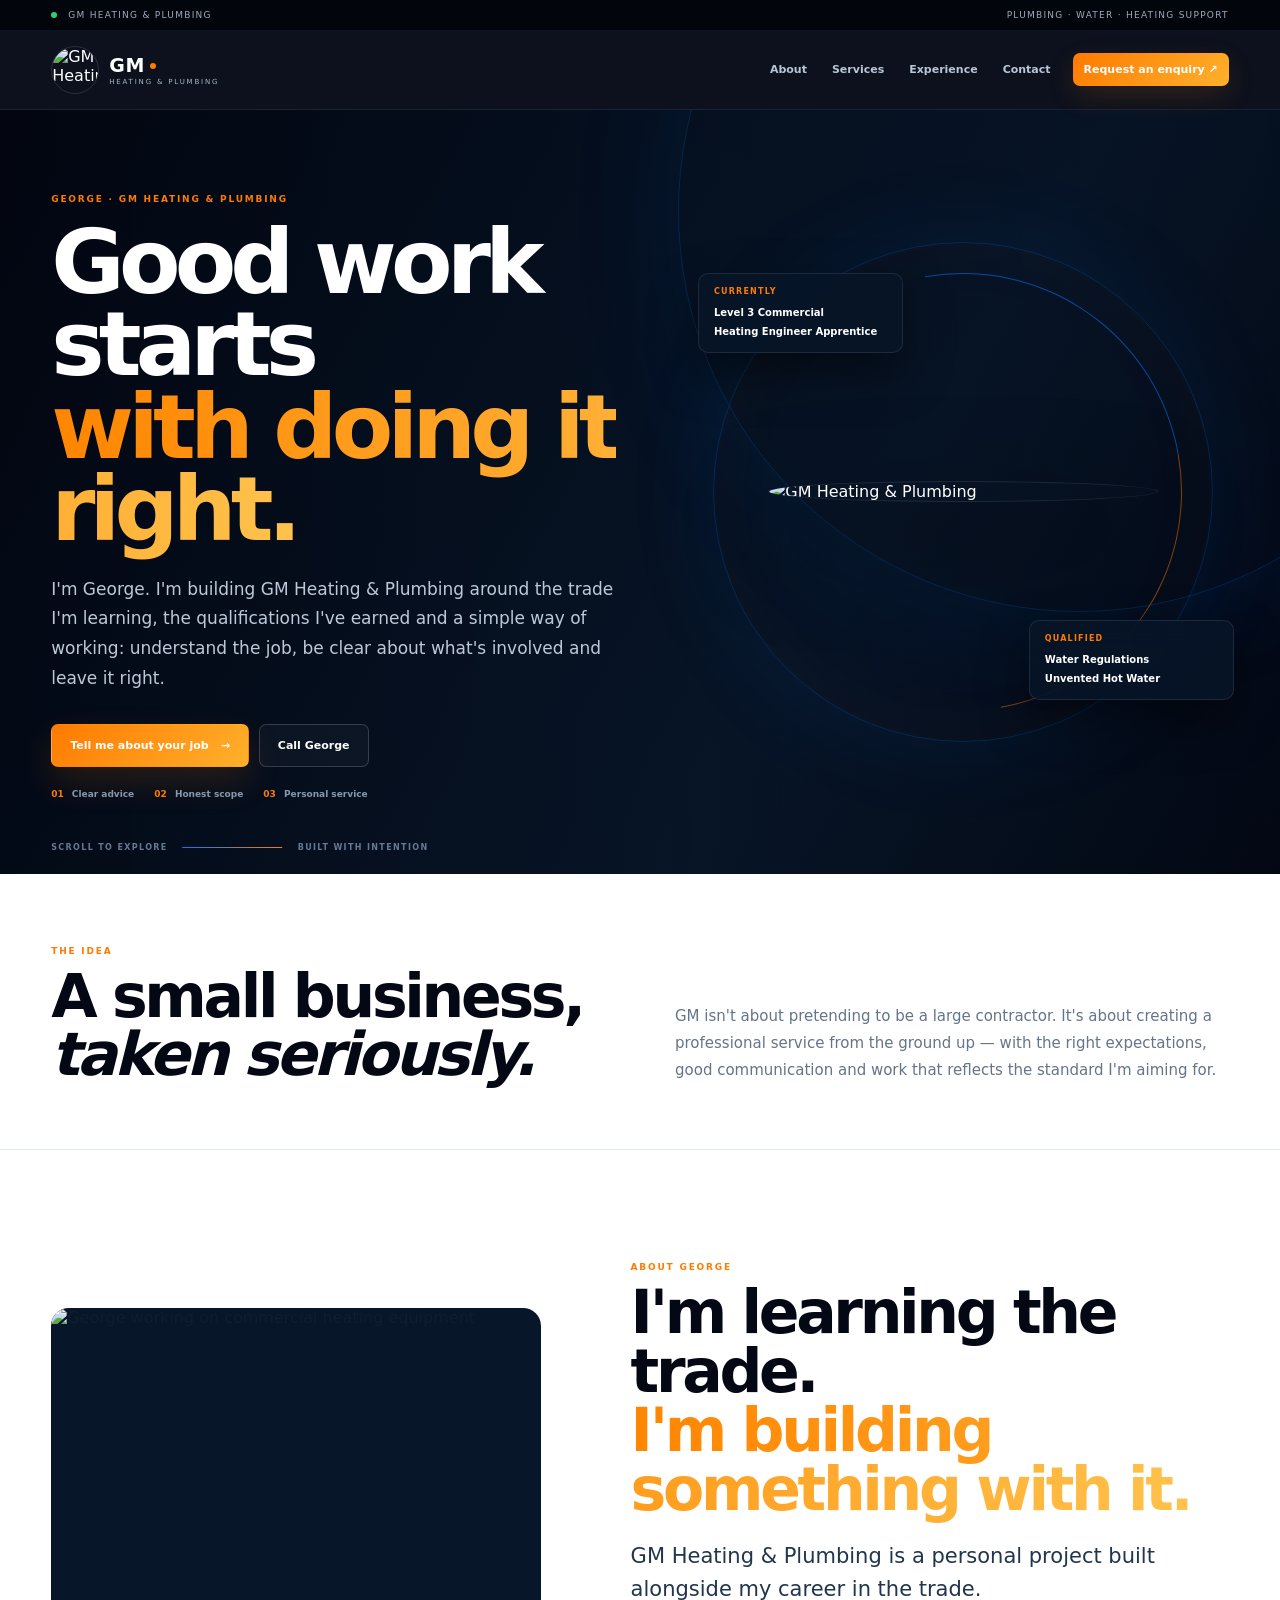
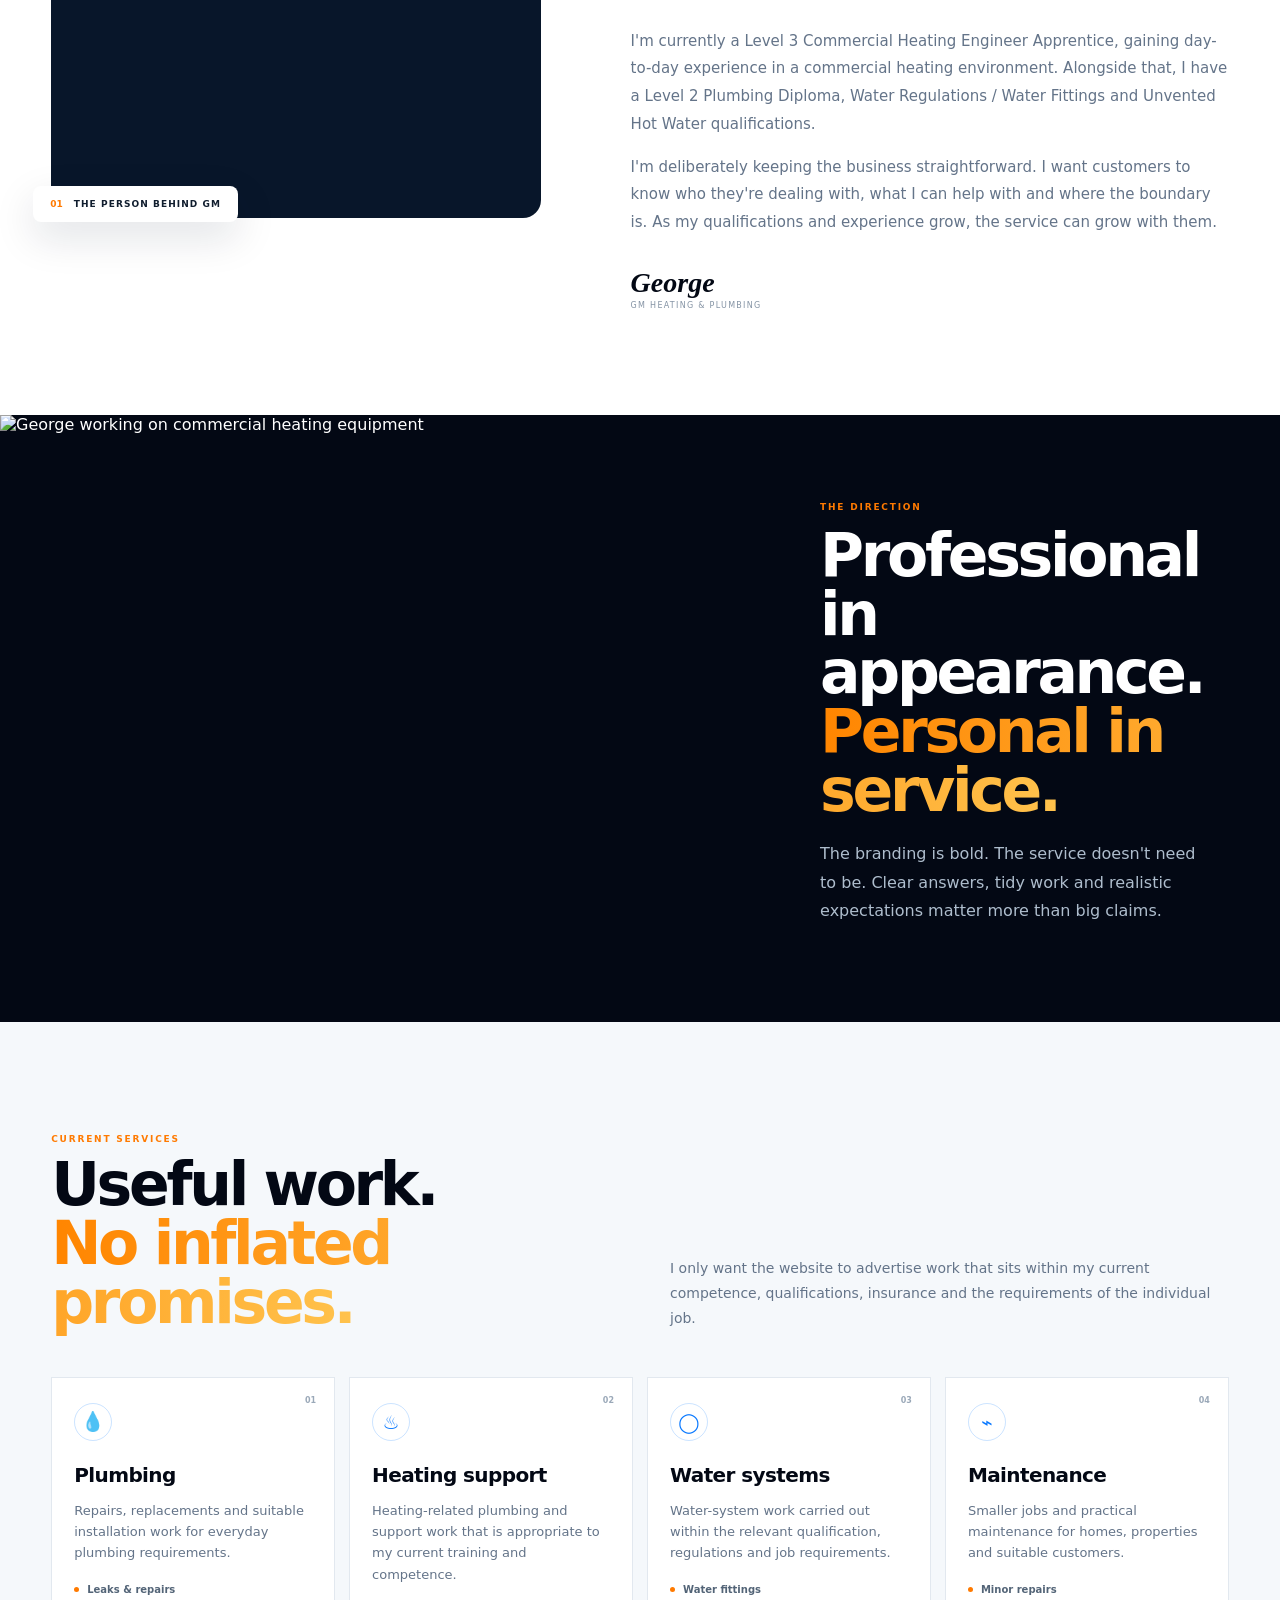
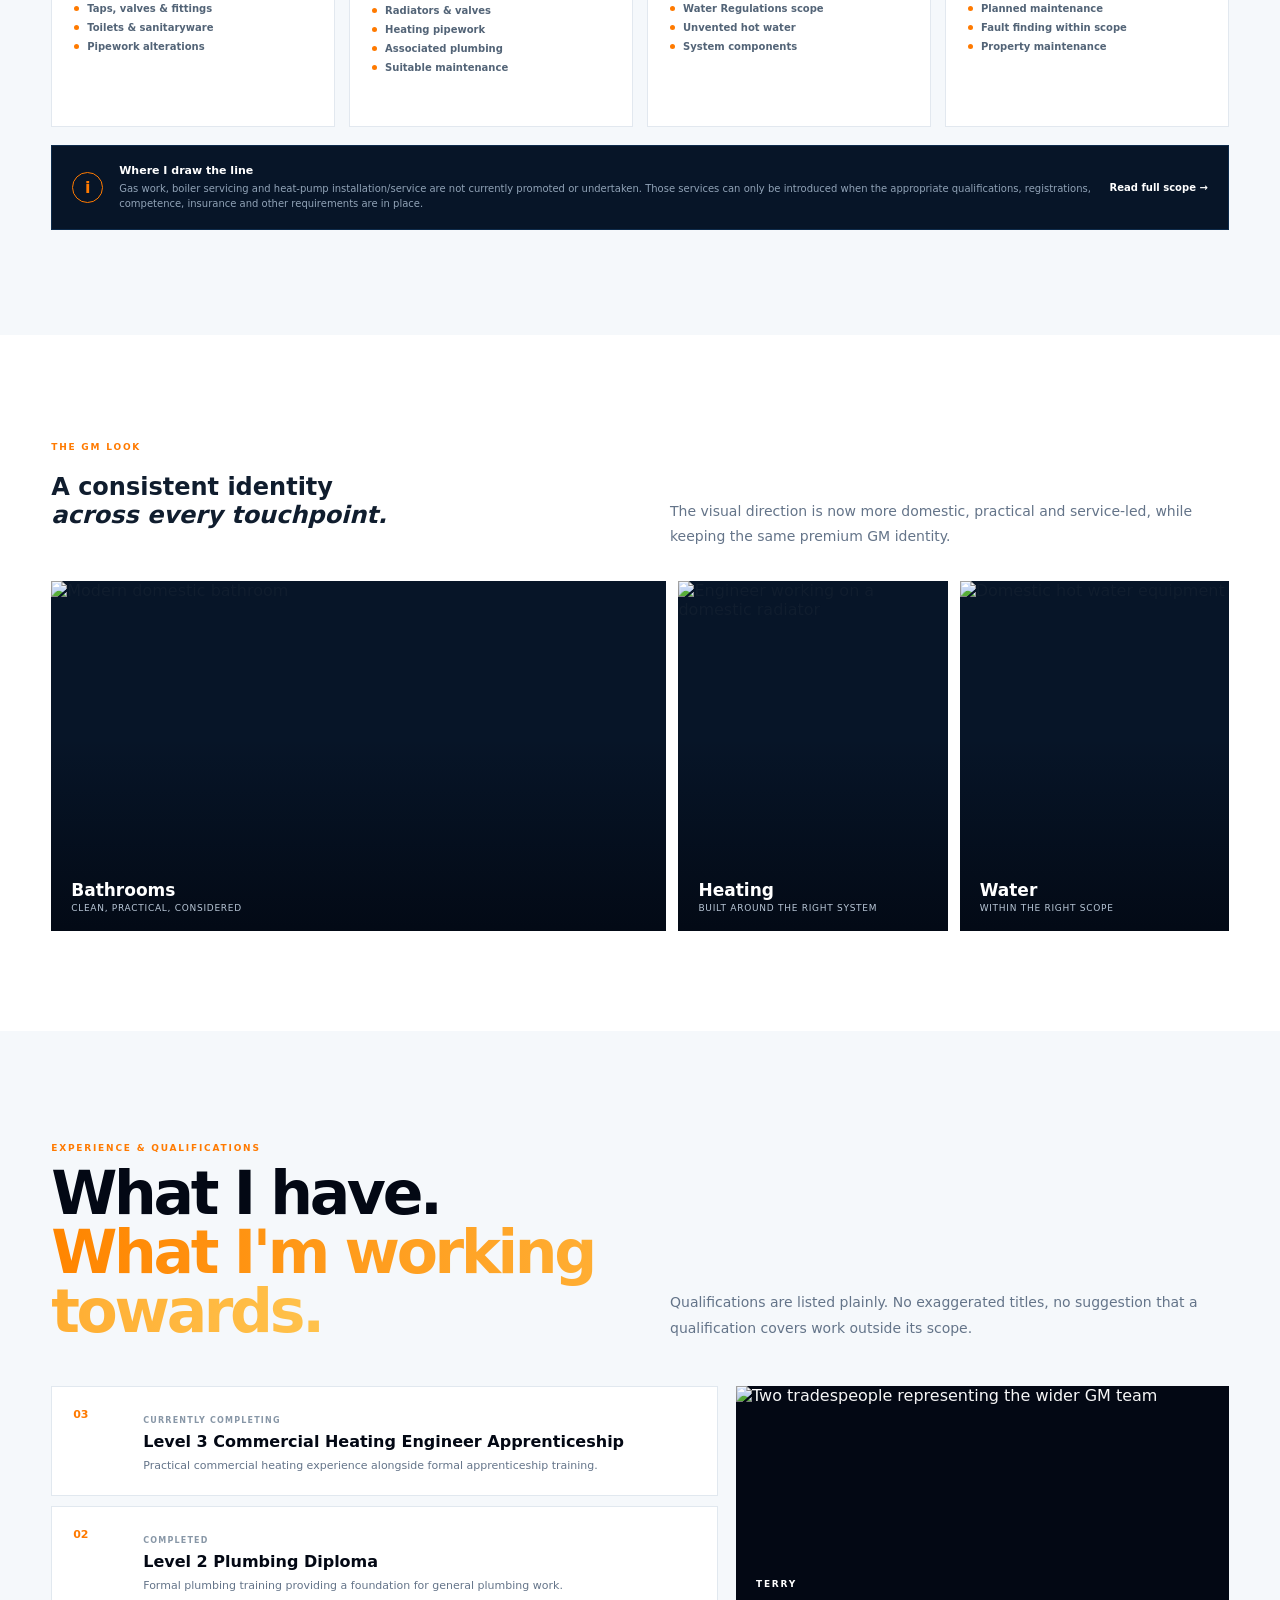
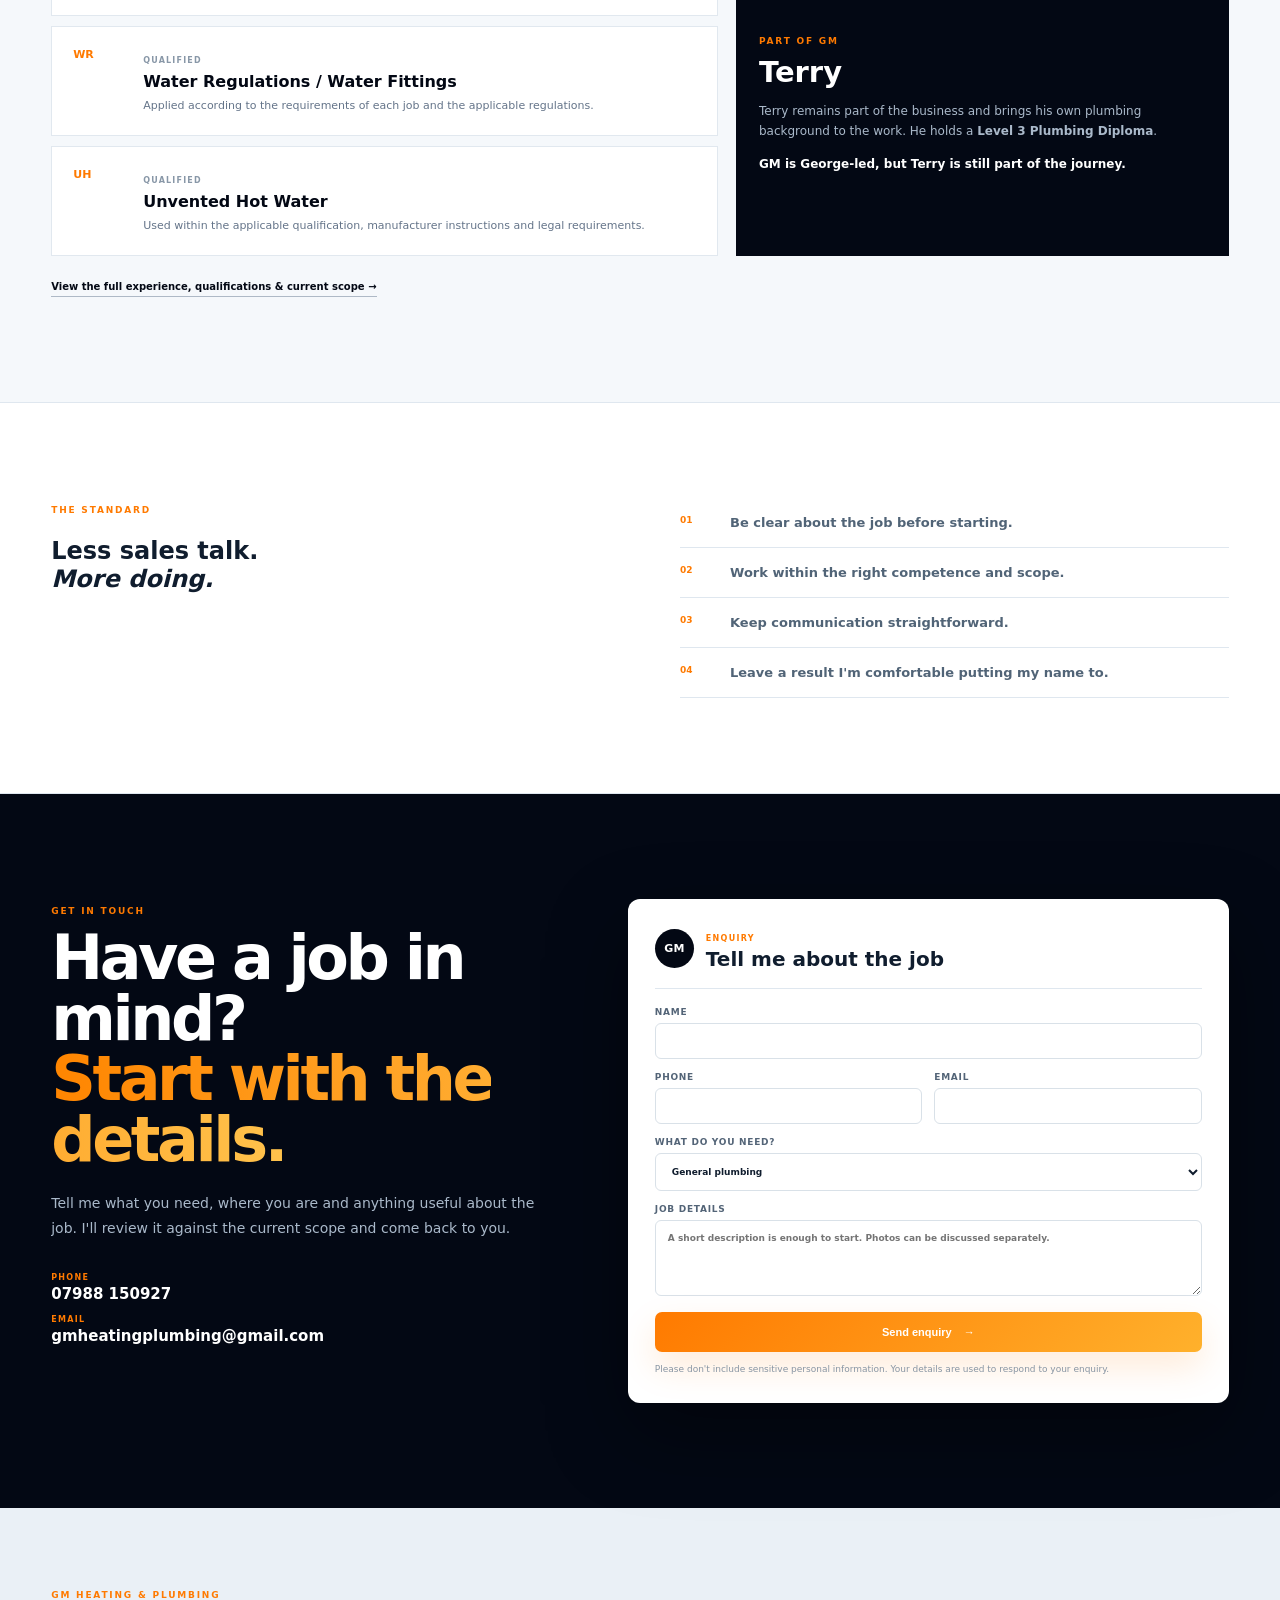
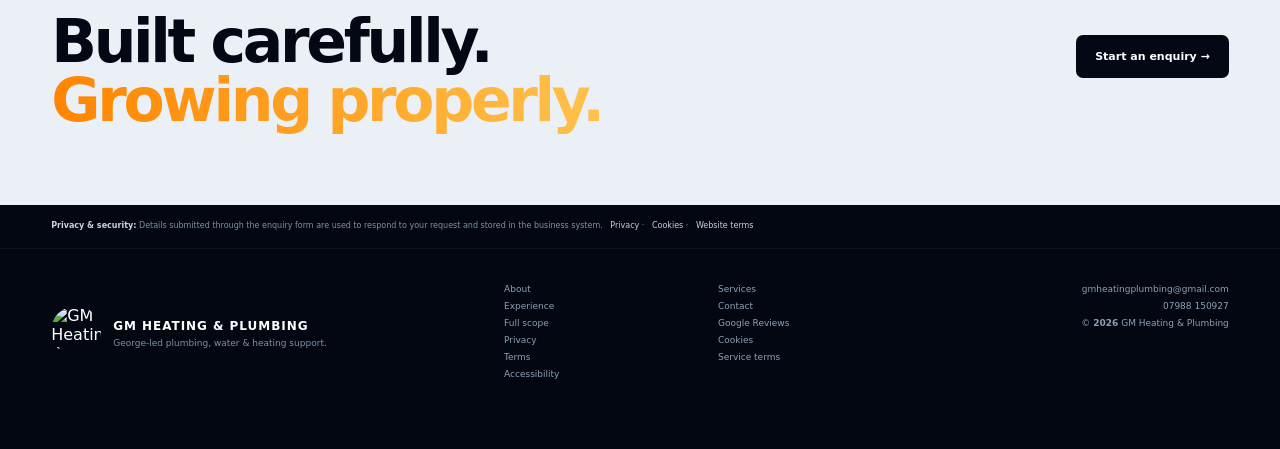
==== index.html @ a2dda2a4 "Add files via upload" ====
<!doctype html>
<html lang="en-GB">
<head>
<meta charset="utf-8">
<meta name="viewport" content="width=device-width,initial-scale=1">
<meta name="theme-color" content="#030814">
<meta name="description" content="GM Heating & Plumbing — George-led plumbing, water and heating support, with a straightforward approach to quality, communication and doing work within the right scope.">
<meta name="robots" content="index,follow">
<meta name="application-name" content="GM Heating & Plumbing">
<title>GM Heating & Plumbing | George</title>
<link rel="icon" href="favicon.svg" type="image/svg+xml">
<link rel="stylesheet" href="styles.css?v=64">
</head>
<body>
<a class="skip" href="#main">Skip to content</a>
<div class="announcement"><div class="wrap announcement-inner"><span><i></i> GM Heating & Plumbing</span><span>Plumbing · Water · Heating Support</span></div></div>
<header class="site-header">
  <div class="wrap nav">
    <a class="brand" href="#home" aria-label="GM Heating and Plumbing home">
      <img src="assets/brand/gm-logo-reference.jpg" alt="GM Heating & Plumbing logo" class="brand-mark">
      <span><strong>GM</strong><small>HEATING &amp; PLUMBING</small></span>
    </a>
    <button class="hamb" aria-label="Open navigation" aria-expanded="false">☰</button>
    <nav>
      <a href="#about">About</a>
      <a href="#services">Services</a>
      <a href="#experience">Experience</a>
      <a href="#contact" class="js-contact-link">Contact</a>
      <a href="#contact" class="nav-cta js-contact-link">Request an enquiry <b>↗</b></a>
    </nav>
  </div>
</header>
<main id="main">
<section id="home" class="hero">
  <div class="hero-media" aria-hidden="true"></div>
  <div class="wrap hero-inner">
    <div class="hero-copy">
      <p class="overline">GEORGE · GM HEATING &amp; PLUMBING</p>
      <h1>Good work starts<br><em>with doing it right.</em></h1>
      <p class="hero-intro">I'm George. I'm building GM Heating &amp; Plumbing around the trade I'm learning, the qualifications I've earned and a simple way of working: understand the job, be clear about what's involved and leave it right.</p>
      <div class="hero-actions"><a class="button button-orange" href="#contact">Tell me about your job <span>→</span></a><a class="button button-outline" href="tel:07988150927">Call George</a></div>
      <div class="hero-meta"><span><b>01</b> Clear advice</span><span><b>02</b> Honest scope</span><span><b>03</b> Personal service</span></div>
    </div>
    <div class="hero-art">
      <div class="hero-ring"></div>
      <img src="assets/brand/gm-logo-reference.jpg" alt="GM Heating & Plumbing" class="hero-logo">
      <div class="hero-card hero-card-a"><small>CURRENTLY</small><strong>Level 3 Commercial<br>Heating Engineer Apprentice</strong></div>
      <div class="hero-card hero-card-b"><small>QUALIFIED</small><strong>Water Regulations<br>Unvented Hot Water</strong></div>
    </div>
  </div>
  <div class="wrap hero-foot"><span>SCROLL TO EXPLORE</span><span class="line"></span><span>BUILT WITH INTENTION</span></div>
</section>

<section class="intro-band"><div class="wrap intro-band-grid"><div><span class="label">THE IDEA</span><h2>A small business, <em>taken seriously.</em></h2></div><p>GM isn't about pretending to be a large contractor. It's about creating a professional service from the ground up — with the right expectations, good communication and work that reflects the standard I'm aiming for.</p></div></section>

<section id="about" class="section about">
 <div class="wrap split">
  <div class="image-stack">
    <div class="image-main"><img src="assets/photos/george-commercial.jpg" alt="George working on commercial heating equipment"></div>
    <div class="image-tag"><span>01</span><strong>THE PERSON BEHIND GM</strong></div>
  </div>
  <div class="copy">
    <span class="label">ABOUT GEORGE</span>
    <h2>I'm learning the trade.<br><em>I'm building something with it.</em></h2>
    <p class="lead">GM Heating &amp; Plumbing is a personal project built alongside my career in the trade.</p>
    <p>I'm currently a Level 3 Commercial Heating Engineer Apprentice, gaining day-to-day experience in a commercial heating environment. Alongside that, I have a Level 2 Plumbing Diploma, Water Regulations / Water Fittings and Unvented Hot Water qualifications.</p>
    <p>I'm deliberately keeping the business straightforward. I want customers to know who they're dealing with, what I can help with and where the boundary is. As my qualifications and experience grow, the service can grow with them.</p>
    <div class="signature"><strong>George</strong><span>GM Heating &amp; Plumbing</span></div>
  </div>
 </div>
</section>

<section class="visual-break"><div class="visual-break-image"><img src="assets/photos/george-commercial.jpg" alt="George working on commercial heating equipment"></div><div class="visual-break-copy"><span class="label">THE DIRECTION</span><h2>Professional in appearance.<br><em>Personal in service.</em></h2><p>The branding is bold. The service doesn't need to be. Clear answers, tidy work and realistic expectations matter more than big claims.</p></div></section>

<section id="services" class="section services"><div class="wrap">
 <div class="section-heading"><div><span class="label">CURRENT SERVICES</span><h2>Useful work.<br><em>No inflated promises.</em></h2></div><p>I only want the website to advertise work that sits within my current competence, qualifications, insurance and the requirements of the individual job.</p></div>
 <div class="service-grid">
  <article><span class="service-no">01</span><div class="service-icon">💧</div><h3>Plumbing</h3><p>Repairs, replacements and suitable installation work for everyday plumbing requirements.</p><ul><li>Leaks &amp; repairs</li><li>Taps, valves &amp; fittings</li><li>Toilets &amp; sanitaryware</li><li>Pipework alterations</li></ul></article>
  <article><span class="service-no">02</span><div class="service-icon">♨</div><h3>Heating support</h3><p>Heating-related plumbing and support work that is appropriate to my current training and competence.</p><ul><li>Radiators &amp; valves</li><li>Heating pipework</li><li>Associated plumbing</li><li>Suitable maintenance</li></ul></article>
  <article><span class="service-no">03</span><div class="service-icon">◯</div><h3>Water systems</h3><p>Water-system work carried out within the relevant qualification, regulations and job requirements.</p><ul><li>Water fittings</li><li>Water Regulations scope</li><li>Unvented hot water</li><li>System components</li></ul></article>
  <article><span class="service-no">04</span><div class="service-icon">⌁</div><h3>Maintenance</h3><p>Smaller jobs and practical maintenance for homes, properties and suitable customers.</p><ul><li>Minor repairs</li><li>Planned maintenance</li><li>Fault finding within scope</li><li>Property maintenance</li></ul></article>
 </div>
 <div class="scope-card"><div class="scope-icon">i</div><div><strong>Where I draw the line</strong><p>Gas work, boiler servicing and heat-pump installation/service are not currently promoted or undertaken. Those services can only be introduced when the appropriate qualifications, registrations, competence, insurance and other requirements are in place.</p></div><a href="scope.html">Read full scope →</a></div>
 </div></section>

<section class="gallery-section"><div class="wrap"><div class="section-heading gallery-heading"><div><span class="label">THE GM LOOK</span><h2>A consistent identity<br><em>across every touchpoint.</em></h2></div><p>The visual direction is now more domestic, practical and service-led, while keeping the same premium GM identity.</p></div><div class="gallery-grid"><figure class="wide"><img src="https://images.pexels.com/photos/7195898/pexels-photo-7195898.jpeg?auto=compress&cs=tinysrgb&w=1600" data-fallback="assets/photos/bathroom-fallback.svg" alt="Modern domestic bathroom" onerror="this.onerror=null;this.src=this.dataset.fallback"><figcaption><b>Bathrooms</b><span>Clean, practical, considered</span></figcaption></figure><figure><img src="https://images.pexels.com/photos/5691536/pexels-photo-5691536.jpeg?auto=compress&cs=tinysrgb&w=1600" data-fallback="assets/photos/heating-fallback.svg" alt="Engineer working on a domestic radiator" onerror="this.onerror=null;this.src=this.dataset.fallback"><figcaption><b>Heating</b><span>Built around the right system</span></figcaption></figure><figure><img src="https://images.pexels.com/photos/6256/water-kitchen-black-design.jpg?auto=compress&cs=tinysrgb&w=1600" data-fallback="assets/photos/water-fallback.svg" alt="Domestic hot water equipment" onerror="this.onerror=null;this.src=this.dataset.fallback"><figcaption><b>Water</b><span>Within the right scope</span></figcaption></figure></div></div></section>

<section id="experience" class="section experience"><div class="wrap"><div class="section-heading"><div><span class="label">EXPERIENCE &amp; QUALIFICATIONS</span><h2>What I have.<br><em>What I'm working towards.</em></h2></div><p>Qualifications are listed plainly. No exaggerated titles, no suggestion that a qualification covers work outside its scope.</p></div><div class="experience-grid"><div class="credential-list"><div><span>03</span><section><small>CURRENTLY COMPLETING</small><h3>Level 3 Commercial Heating Engineer Apprenticeship</h3><p>Practical commercial heating experience alongside formal apprenticeship training.</p></section></div><div><span>02</span><section><small>COMPLETED</small><h3>Level 2 Plumbing Diploma</h3><p>Formal plumbing training providing a foundation for general plumbing work.</p></section></div><div><span>WR</span><section><small>QUALIFIED</small><h3>Water Regulations / Water Fittings</h3><p>Applied according to the requirements of each job and the applicable regulations.</p></section></div><div><span>UH</span><section><small>QUALIFIED</small><h3>Unvented Hot Water</h3><p>Used within the applicable qualification, manufacturer instructions and legal requirements.</p></section></div></div><aside class="terry-card"><div class="terry-image"><img src="assets/brand/team.svg" alt="Two tradespeople representing the wider GM team"><span>TERRY</span></div><div class="terry-copy"><span class="label">PART OF GM</span><h3>Terry</h3><p>Terry remains part of the business and brings his own plumbing background to the work. He holds a <strong>Level 3 Plumbing Diploma</strong>.</p><p class="quiet">GM is George-led, but Terry is still part of the journey.</p></div></aside></div><a class="text-link" href="scope.html">View the full experience, qualifications &amp; current scope →</a></div></section>

<section class="statement"><div class="wrap statement-grid"><div><span class="label">THE STANDARD</span><h2>Less sales talk.<br><em>More doing.</em></h2></div><div class="principles"><div><b>01</b><span>Be clear about the job before starting.</span></div><div><b>02</b><span>Work within the right competence and scope.</span></div><div><b>03</b><span>Keep communication straightforward.</span></div><div><b>04</b><span>Leave a result I'm comfortable putting my name to.</span></div></div></div></section>

<section id="contact" class="section contact"><div class="wrap contact-grid"><div class="contact-copy"><span class="label">GET IN TOUCH</span><h2>Have a job in mind?<br><em>Start with the details.</em></h2><p>Tell me what you need, where you are and anything useful about the job. I'll review it against the current scope and come back to you.</p><div class="contact-details"><a href="tel:07988150927"><small>PHONE</small><strong>07988 150927</strong></a><a href="mailto:gmheatingplumbing@gmail.com"><small>EMAIL</small><strong>gmheatingplumbing@gmail.com</strong></a></div></div><form id="quote" name="gm-enquiry" method="POST" action="/thank-you.html" data-netlify="true" data-netlify-honeypot="website_confirm">
<input type="hidden" name="form-name" value="gm-enquiry"><div class="website-honeypot" aria-hidden="true"><label>Leave this field empty<input name="website_confirm" tabindex="-1" autocomplete="off"></label></div><div class="form-heading"><span>GM</span><div><small>ENQUIRY</small><h3>Tell me about the job</h3></div></div><label>Name<input name="name" autocomplete="name" minlength="2" maxlength="100" required></label><div class="form-row"><label>Phone<input name="phone" type="tel" autocomplete="tel" minlength="7" maxlength="30" required></label><label>Email<input name="email" type="email" autocomplete="email" maxlength="254"></label></div><label>What do you need?<select name="service" required><option value="general-plumbing">General plumbing</option><option value="leak-repair">Leak repair / fault finding</option><option value="taps-valves">Taps, valves &amp; replacements</option><option value="toilet-sanitaryware">Toilet &amp; sanitaryware</option><option value="bathroom-plumbing">Bathroom plumbing</option><option value="water-regulations">Water system / fittings</option><option value="unvented-hot-water">Unvented hot water</option><option value="heating-support">Heating support / associated plumbing</option><option value="small-works">Small works / maintenance</option><option value="other">Other enquiry</option></select></label><label>Job details<textarea name="job" rows="5" minlength="5" maxlength="5000" placeholder="A short description is enough to start. Photos can be discussed separately."></textarea></label><button class="button button-orange" type="submit">Send enquiry <span>→</span></button><small class="form-note">Please don't include sensitive personal information. Your details are used to respond to your enquiry.</small></form></div></section>
<section class="final"><div class="wrap final-inner"><div><span class="label">GM HEATING &amp; PLUMBING</span><h2>Built carefully.<br><em>Growing properly.</em></h2></div><a class="button button-dark" href="#contact">Start an enquiry →</a></div></section>
<section class="legal-strip"><div class="wrap"><strong>Privacy &amp; security:</strong> Details submitted through the enquiry form are used to respond to your request and stored in the business system. <a href="privacy.html">Privacy</a> · <a href="cookies.html">Cookies</a> · <a href="terms.html">Website terms</a></div></section>
</main>
<footer><div class="wrap footer-grid"><div class="footer-brand"><img src="assets/brand/gm-logo-reference.jpg" alt="GM Heating & Plumbing logo"><div><strong>GM HEATING &amp; PLUMBING</strong><span>George-led plumbing, water &amp; heating support.</span></div></div><div class="footer-links"><a href="#about">About</a><a href="#services">Services</a><a href="#experience">Experience</a><a href="#contact" class="js-contact-link">Contact</a><a href="scope.html">Full scope</a><a href="reviews.html">Google Reviews</a><a href="privacy.html">Privacy</a><a href="cookies.html">Cookies</a><a href="terms.html">Terms</a><a href="service-terms.html">Service terms</a><a href="accessibility.html">Accessibility</a></div><div class="footer-contact"><a href="mailto:gmheatingplumbing@gmail.com">gmheatingplumbing@gmail.com</a><a href="tel:07988150927">07988 150927</a><span>© <b id="year"></b> GM Heating &amp; Plumbing</span></div></div></footer>
<div class="mobile-cta"><a href="tel:07988150927">Call George</a><a href="#contact" class="js-contact-link">Enquire</a></div>
<script src="script.js?v=64"></script>
</body></html>
---- styles.css ----
:root{--navy:#030814;--navy2:#071528;--panel:#0b1a30;--blue:#0878ff;--ice:#31b9ff;--orange:#ff7a00;--orange2:#ffb12c;--ink:#101d2e;--muted:#647489;--line:#dfe7ef;--paper:#f5f8fb;--white:#fff}*{box-sizing:border-box}html{scroll-behavior:smooth;scroll-padding-top:88px}body{margin:0;color:var(--ink);font-family:Inter,ui-sans-serif,system-ui,-apple-system,BlinkMacSystemFont,"Segoe UI",Arial,sans-serif;background:#fff}a{color:inherit}img{max-width:100%;display:block}.wrap{width:min(1220px,92%);margin:auto}.skip{position:fixed;left:12px;top:-100px;background:#fff;padding:10px 14px;z-index:10000}.skip:focus{top:12px}.announcement{height:30px;background:#02050b;color:#9eacbf;font-size:9px;letter-spacing:.14em;text-transform:uppercase}.announcement-inner{height:100%;display:flex;justify-content:space-between;align-items:center}.announcement i{display:inline-block;width:6px;height:6px;border-radius:50%;background:#28d17c;margin-right:7px}.site-header{height:80px;background:rgba(3,8,20,.96);border-bottom:1px solid #ffffff13;position:sticky;top:0;z-index:50;backdrop-filter:blur(16px)}.nav{height:100%;display:flex;align-items:center;justify-content:space-between}.brand{display:flex;align-items:center;gap:10px;text-decoration:none;color:#fff}.brand-mark{width:48px;height:48px;object-fit:cover;border-radius:50%;border:1px solid #ffffff20}.brand strong{font-size:19px;letter-spacing:.04em;display:block}.brand small{font-size:7px;letter-spacing:.26em;color:#aab8c9;display:block;margin-top:2px}.brand strong:after{content:"";display:inline-block;width:6px;height:6px;border-radius:50%;background:var(--orange);margin-left:5px;vertical-align:middle}.nav nav,nav{display:flex;align-items:center;gap:3px}nav a{text-decoration:none;color:#b9c6d7;font-size:11px;font-weight:700;padding:10px 11px}nav a:hover{color:#fff}.nav-cta{color:#fff!important;background:linear-gradient(135deg,var(--orange),var(--orange2));border-radius:7px;margin-left:8px;box-shadow:0 10px 28px #ff7a0024}.hamb{display:none;background:none;border:0;color:#fff;font-size:25px}.hero{position:relative;min-height:720px;background:linear-gradient(120deg,#020611 0%,#071528 65%,#030814 100%);overflow:hidden;color:#fff}.hero-media{position:absolute;inset:0;opacity:.23;background-image:linear-gradient(90deg,#020611e8 0%,#071528c7 52%,#03081470 100%),url("https://images.pexels.com/photos/5691536/pexels-photo-5691536.jpeg?auto=compress&cs=tinysrgb&w=1600");background-size:cover;background-position:center 42%;filter:saturate(.75)}.hero:after{content:"";position:absolute;right:-200px;top:-300px;width:800px;height:800px;border:1px solid #0878ff35;border-radius:50%;box-shadow:0 0 130px #0878ff15}.hero-inner{position:relative;z-index:2;min-height:660px;display:grid;grid-template-columns:1.05fr .95fr;gap:60px;align-items:center}.hero-copy{padding:75px 0}.overline,.label{font-size:9px;letter-spacing:.2em;font-weight:900;color:var(--orange);text-transform:uppercase}.hero h1{font-size:clamp(52px,7vw,92px);line-height:.92;letter-spacing:-.065em;margin:17px 0 24px;max-width:800px}.hero h1 em,.section h2 em,.copy h2 em,.visual-break h2 em,.final h2 em{font-style:normal;color:var(--orange);background:linear-gradient(90deg,#ff8500,#ffc24c);-webkit-background-clip:text;background-clip:text;-webkit-text-fill-color:transparent}.hero-intro{max-width:650px;color:#bdc9d8;font-size:17px;line-height:1.75;margin:0}.hero-actions{display:flex;gap:10px;margin:30px 0 22px;flex-wrap:wrap}.button{display:inline-flex;align-items:center;justify-content:center;gap:12px;padding:14px 18px;border-radius:7px;text-decoration:none;border:1px solid transparent;font-size:11px;font-weight:900;cursor:pointer}.button-orange{background:linear-gradient(135deg,var(--orange),var(--orange2));color:#fff;box-shadow:0 15px 35px #ff7a0027}.button-outline{border-color:#ffffff2b;color:#fff;background:#ffffff08}.button-dark{background:var(--navy);color:#fff}.hero-meta{display:flex;gap:20px;flex-wrap:wrap;color:#8598ad;font-size:9px;font-weight:700}.hero-meta b{color:var(--orange);margin-right:5px}.hero-art{position:relative;min-height:520px;display:grid;place-items:center}.hero-ring{position:absolute;width:min(500px,80vw);aspect-ratio:1;border-radius:50%;border:1px solid #0878ff3a;box-shadow:0 0 100px #0878ff15,inset 0 0 80px #ff7a0008}.hero-ring:after{content:"";position:absolute;inset:30px;border-radius:50%;border:1px solid transparent;border-top-color:#0878ff8c;border-right-color:#ff7a0080;transform:rotate(35deg)}.hero-logo{position:relative;z-index:2;width:min(390px,65vw);border-radius:50%;box-shadow:0 35px 100px #000b;border:1px solid #ffffff18}.hero-card{position:absolute;z-index:4;width:205px;padding:13px 15px;border:1px solid #ffffff18;background:#071528dd;backdrop-filter:blur(14px);box-shadow:0 20px 50px #0007;border-radius:10px}.hero-card small{display:block;font-size:8px;letter-spacing:.15em;color:var(--orange);font-weight:900;margin-bottom:5px}.hero-card strong{font-size:10px;line-height:1.4}.hero-card-a{left:0;top:8%}.hero-card-b{right:-5px;bottom:10%}.hero-foot{position:absolute;z-index:3;bottom:22px;left:50%;transform:translateX(-50%);display:flex;align-items:center;gap:15px;color:#657a92;font-size:8px;font-weight:900;letter-spacing:.17em}.hero-foot .line{height:1px;background:linear-gradient(90deg,#0878ff,#ff7a00);width:100px}.intro-band{padding:65px 0;background:#fff;border-bottom:1px solid var(--line)}.intro-band-grid{display:grid;grid-template-columns:1fr 1fr;gap:70px;align-items:end}.intro-band h2,.section h2,.visual-break h2,.final h2{font-size:clamp(36px,5vw,60px);line-height:.98;letter-spacing:-.055em;margin:9px 0 0;color:var(--navy)}.intro-band p{color:var(--muted);font-size:15px;line-height:1.8;max-width:580px;margin:0}.section{padding:105px 0}.split{display:grid;grid-template-columns:.9fr 1.1fr;gap:90px;align-items:center}.image-stack{position:relative;min-height:550px}.image-main{height:510px;border-radius:18px;overflow:hidden;background:#08162a}.image-main img{width:100%;height:100%;object-fit:cover}.image-small{display:none!important}.image-tag{position:absolute;left:-18px;bottom:36px;background:#fff;padding:13px 17px;border-radius:8px;box-shadow:0 15px 40px #061a3320;display:flex;gap:11px;align-items:center}.image-tag span{font-size:9px;color:var(--orange);font-weight:900}.image-tag strong{font-size:9px;letter-spacing:.12em}.copy .lead{font-size:21px;line-height:1.55;color:#21364e;margin:22px 0}.copy>p:not(.lead){font-size:15px;line-height:1.85;color:var(--muted)}.signature{margin-top:30px;display:grid;gap:2px}.signature strong{font-family:Georgia,serif;font-size:28px;font-style:italic;color:var(--navy)}.signature span{font-size:8px;letter-spacing:.16em;color:#8493a4;text-transform:uppercase}.visual-break{display:grid;grid-template-columns:1.2fr .8fr;min-height:500px;background:var(--navy);color:#fff}.visual-break-image{min-height:500px}.visual-break-image img{width:100%;height:100%;object-fit:cover;object-position:center}.visual-break-copy{padding:80px clamp(35px,6vw,90px);align-self:center}.visual-break h2{color:#fff;margin:12px 0 20px}.visual-break p{color:#aebdcd;line-height:1.8;max-width:460px}.services{background:#f5f8fb}.section-heading{display:grid;grid-template-columns:1fr 1fr;gap:60px;align-items:end;margin-bottom:45px}.section-heading>p{margin:0;color:var(--muted);line-height:1.8;font-size:14px;max-width:590px}.service-grid{display:grid;grid-template-columns:repeat(4,1fr);gap:14px}.service-grid article{background:#fff;border:1px solid #e2e8ef;padding:25px 22px 27px;min-height:350px;position:relative;transition:.25s box-shadow,.25s transform}.service-grid article:hover{transform:translateY(-4px);box-shadow:0 18px 45px #071a3514}.service-no{position:absolute;right:18px;top:18px;color:#9aa8b8;font-size:8px;font-weight:900}.service-icon{width:38px;height:38px;border:1px solid #0878ff35;border-radius:50%;display:grid;place-items:center;color:var(--blue);margin-bottom:22px;font-size:19px}.service-grid h3{font-size:20px;margin:0 0 9px;color:var(--navy);letter-spacing:-.03em}.service-grid p{color:var(--muted);font-size:13px;line-height:1.65}.service-grid ul{padding:0;margin:20px 0 0;list-style:none;display:grid;gap:8px}.service-grid li{font-size:10px;font-weight:800;color:#536477}.service-grid li:before{content:"";display:inline-block;width:5px;height:5px;border-radius:50%;background:var(--orange);margin:0 8px 1px 0}.scope-card{margin-top:18px;background:#071528;color:#d8e1eb;display:grid;grid-template-columns:auto 1fr auto;gap:16px;align-items:center;padding:18px 20px;border:1px solid #0e2b4b}.scope-icon{width:31px;height:31px;border-radius:50%;border:1px solid var(--orange);color:var(--orange);display:grid;place-items:center;font-weight:900}.scope-card strong{display:block;color:#fff;font-size:11px}.scope-card p{margin:4px 0 0;color:#91a3b7;font-size:10px;line-height:1.5}.scope-card a{color:#fff;text-decoration:none;font-size:10px;font-weight:900;white-space:nowrap}.gallery-section{padding:100px 0;background:#fff}.gallery-heading{margin-bottom:32px}.gallery-grid{display:grid;grid-template-columns:1.6fr .7fr .7fr;gap:12px}.gallery-grid figure{height:350px;margin:0;position:relative;overflow:hidden;background:#071528}.gallery-grid .wide{height:350px}.gallery-grid img{width:100%;height:100%;object-fit:cover;transition:transform .6s}.gallery-grid figure:hover img{transform:scale(1.035)}.gallery-grid figure:after{content:"";position:absolute;inset:0;background:linear-gradient(180deg,transparent 45%,#020711cc 100%)}.gallery-grid figcaption{position:absolute;z-index:2;left:20px;bottom:18px;color:#fff;display:grid;gap:3px}.gallery-grid figcaption b{font-size:17px}.gallery-grid figcaption span{font-size:9px;color:#b9c7d7;letter-spacing:.08em;text-transform:uppercase}.experience{background:#f5f8fb}.experience-grid{display:grid;grid-template-columns:1.15fr .85fr;gap:18px}.credential-list{display:grid;gap:10px}.credential-list>div{background:#fff;border:1px solid #e1e8ef;display:grid;grid-template-columns:60px 1fr;gap:10px;padding:21px}.credential-list>div>span{font-size:11px;color:var(--orange);font-weight:900}.credential-list small{font-size:8px;letter-spacing:.15em;color:#8897a7;font-weight:900}.credential-list h3{font-size:16px;margin:5px 0 6px;color:var(--navy)}.credential-list p{margin:0;color:var(--muted);font-size:11px;line-height:1.55}.terry-card{background:var(--navy);color:#fff;display:grid;grid-template-rows:220px 1fr}.terry-image{position:relative;overflow:hidden}.terry-image img{width:100%;height:100%;object-fit:cover}.terry-image:after{content:"";position:absolute;inset:0;background:linear-gradient(180deg,transparent,#030814d9)}.terry-image span{position:absolute;z-index:2;left:20px;bottom:17px;font-size:9px;letter-spacing:.2em;font-weight:900}.terry-copy{padding:23px}.terry-copy h3{font-size:29px;margin:7px 0 10px}.terry-copy p{font-size:12px;line-height:1.7;color:#aab9ca}.terry-copy .quiet{color:#fff;font-weight:800}.text-link{display:inline-block;margin-top:25px;text-decoration:none;color:var(--navy);font-size:10px;font-weight:900;border-bottom:1px solid #aeb9c6;padding-bottom:4px}.statement{padding:95px 0;background:#fff;border-top:1px solid var(--line);border-bottom:1px solid var(--line)}.statement-grid{display:grid;grid-template-columns:1fr 1fr;gap:80px;align-items:start}.principles{display:grid}.principles div{display:grid;grid-template-columns:40px 1fr;gap:10px;padding:17px 0;border-bottom:1px solid var(--line);font-size:13px;color:#516477}.principles b{color:var(--orange);font-size:9px}.principles span{font-weight:700}.contact{background:var(--navy);color:#fff}.contact-grid{display:grid;grid-template-columns:.9fr 1.1fr;gap:85px;align-items:start}.contact h2{font-size:clamp(38px,5vw,62px);line-height:.98;letter-spacing:-.055em;margin:10px 0 20px;color:#fff}.contact-copy>p{color:#aab9ca;line-height:1.8;font-size:14px;max-width:500px}.contact-details{display:grid;gap:12px;margin-top:32px}.contact-details a{text-decoration:none;display:grid;gap:3px}.contact-details small{font-size:8px;letter-spacing:.16em;color:var(--orange);font-weight:900}.contact-details strong{font-size:15px}.contact form{background:#fff;color:var(--ink);padding:27px;border-radius:12px;box-shadow:0 30px 80px #0006}.form-heading{display:flex;align-items:center;gap:12px;border-bottom:1px solid var(--line);padding-bottom:17px;margin-bottom:18px}.form-heading>span{width:39px;height:39px;border-radius:50%;background:var(--navy);color:#fff;display:grid;place-items:center;font-weight:900;font-size:11px}.form-heading small{font-size:8px;letter-spacing:.16em;color:var(--orange);font-weight:900}.form-heading h3{margin:2px 0 0;font-size:20px}.contact label{display:grid;gap:6px;font-size:9px;letter-spacing:.08em;text-transform:uppercase;font-weight:900;color:#536477;margin-bottom:13px}.contact input,.contact select,.contact textarea{width:100%;font:inherit;text-transform:none;letter-spacing:0;border:1px solid #d9e1e8;border-radius:6px;padding:12px 12px;color:var(--ink);background:#fff;outline:none}.contact input:focus,.contact select:focus,.contact textarea:focus{border-color:var(--blue);box-shadow:0 0 0 3px #0878ff12}.form-row{display:grid;grid-template-columns:1fr 1fr;gap:12px}.contact form .button{border:0;width:100%;margin-top:3px}.form-error{margin-top:12px;padding:11px 12px;border:1px solid #ffd1d1;background:#fff5f5;color:#9b1c1c;border-radius:6px;font-size:10px;line-height:1.5;font-weight:800}.form-note{display:block;color:#8895a3;font-size:9px;line-height:1.5;margin-top:11px}.website-honeypot{position:absolute!important;left:-10000px!important;width:1px!important;height:1px!important;overflow:hidden!important;opacity:0!important;pointer-events:none!important}.final{padding:75px 0;background:#eaf0f6}.final-inner{display:flex;align-items:center;justify-content:space-between;gap:30px}.final h2{margin-top:10px}.legal-strip{background:#020711;color:#7f91a6;padding:15px 0;font-size:8px;line-height:1.6}.legal-strip a{color:#c7d3e0;text-decoration:none;margin-left:5px}.legal-strip strong{color:#c7d3e0}footer{background:#020711;color:#fff;border-top:1px solid #ffffff0c;padding:35px 0 70px}.footer-grid{display:grid;grid-template-columns:1.2fr 1.2fr .8fr;gap:45px}.footer-brand{display:flex;gap:12px;align-items:center}.footer-brand img{width:50px;height:50px;object-fit:cover;border-radius:50%}.footer-brand strong{font-size:12px;letter-spacing:.08em}.footer-brand span{display:block;font-size:9px;color:#7f91a6;margin-top:4px}.footer-links{display:grid;grid-template-columns:repeat(2,1fr);gap:7px 20px}.footer-links a,.footer-contact a,.footer-contact span{font-size:9px;color:#8fa1b5;text-decoration:none}.footer-links a:hover,.footer-contact a:hover{color:#fff}.footer-contact{display:grid;align-content:start;gap:7px;text-align:right}.mobile-cta{display:none}.reveal{opacity:1}.hidden{display:none!important}@media(max-width:900px){.nav nav{display:none}.hamb{display:block}.nav.open nav{display:flex;position:absolute;left:4%;right:4%;top:72px;flex-direction:column;align-items:stretch;background:#071528;border:1px solid #ffffff14;padding:10px;border-radius:10px;box-shadow:0 25px 60px #0008}.nav.open nav a{padding:12px}.hero-inner{grid-template-columns:1fr}.hero-art{display:none}.hero{min-height:650px}.hero-inner{min-height:600px}.section-heading,.intro-band-grid,.statement-grid{grid-template-columns:1fr;gap:25px}.service-grid{grid-template-columns:1fr 1fr}.split,.contact-grid,.experience-grid{grid-template-columns:1fr;gap:50px}.image-stack{min-height:500px}.visual-break{grid-template-columns:1fr}.visual-break-image{min-height:390px}.gallery-grid{grid-template-columns:1fr 1fr}.gallery-grid .wide{grid-column:1/-1}.footer-grid{grid-template-columns:1fr 1fr}.footer-contact{text-align:left}.scope-card{grid-template-columns:auto 1fr}.scope-card a{grid-column:2}.hero-card{display:none}}@media(max-width:600px){.announcement-inner span:last-child{display:none}.site-header{height:72px}.brand-mark{width:42px;height:42px}.brand strong{font-size:17px}.section{padding:75px 0}.hero-copy{padding:65px 0 85px}.hero h1{font-size:54px}.hero-intro{font-size:15px}.hero-foot{display:none}.service-grid,.gallery-grid,.form-row{grid-template-columns:1fr}.gallery-grid .wide{grid-column:auto}.gallery-grid figure,.gallery-grid .wide{height:280px}.image-main{height:440px}.image-small{display:none!important}.image-tag{left:8px;bottom:24px}.scope-card{grid-template-columns:auto 1fr}.scope-card a{grid-column:2}.terry-card{grid-template-rows:230px auto}.footer-grid{grid-template-columns:1fr;gap:30px}.footer-contact{text-align:left}.footer-links{grid-template-columns:repeat(2,1fr)}.final-inner{align-items:flex-start;flex-direction:column}.mobile-cta{position:fixed;z-index:100;left:0;right:0;bottom:0;display:grid;grid-template-columns:1fr 1fr;background:#020711;padding:8px;gap:8px}.mobile-cta a{display:flex;align-items:center;justify-content:center;text-decoration:none;color:#fff;font-size:11px;font-weight:900;border:1px solid #ffffff18;padding:12px;border-radius:6px}.mobile-cta a:last-child{background:linear-gradient(135deg,var(--orange),var(--orange2));border:0}.legal-strip{padding-bottom:78px}.hero:after{right:-500px}.hero-media{opacity:.11}}

/* GM photo direction: real work first, domestic stock second, commercial experience as proof. */
.image-main img,.image-small img,.visual-break-image img{display:block;width:100%;height:100%;object-fit:cover}
.visual-break-image img{object-position:center 45%}
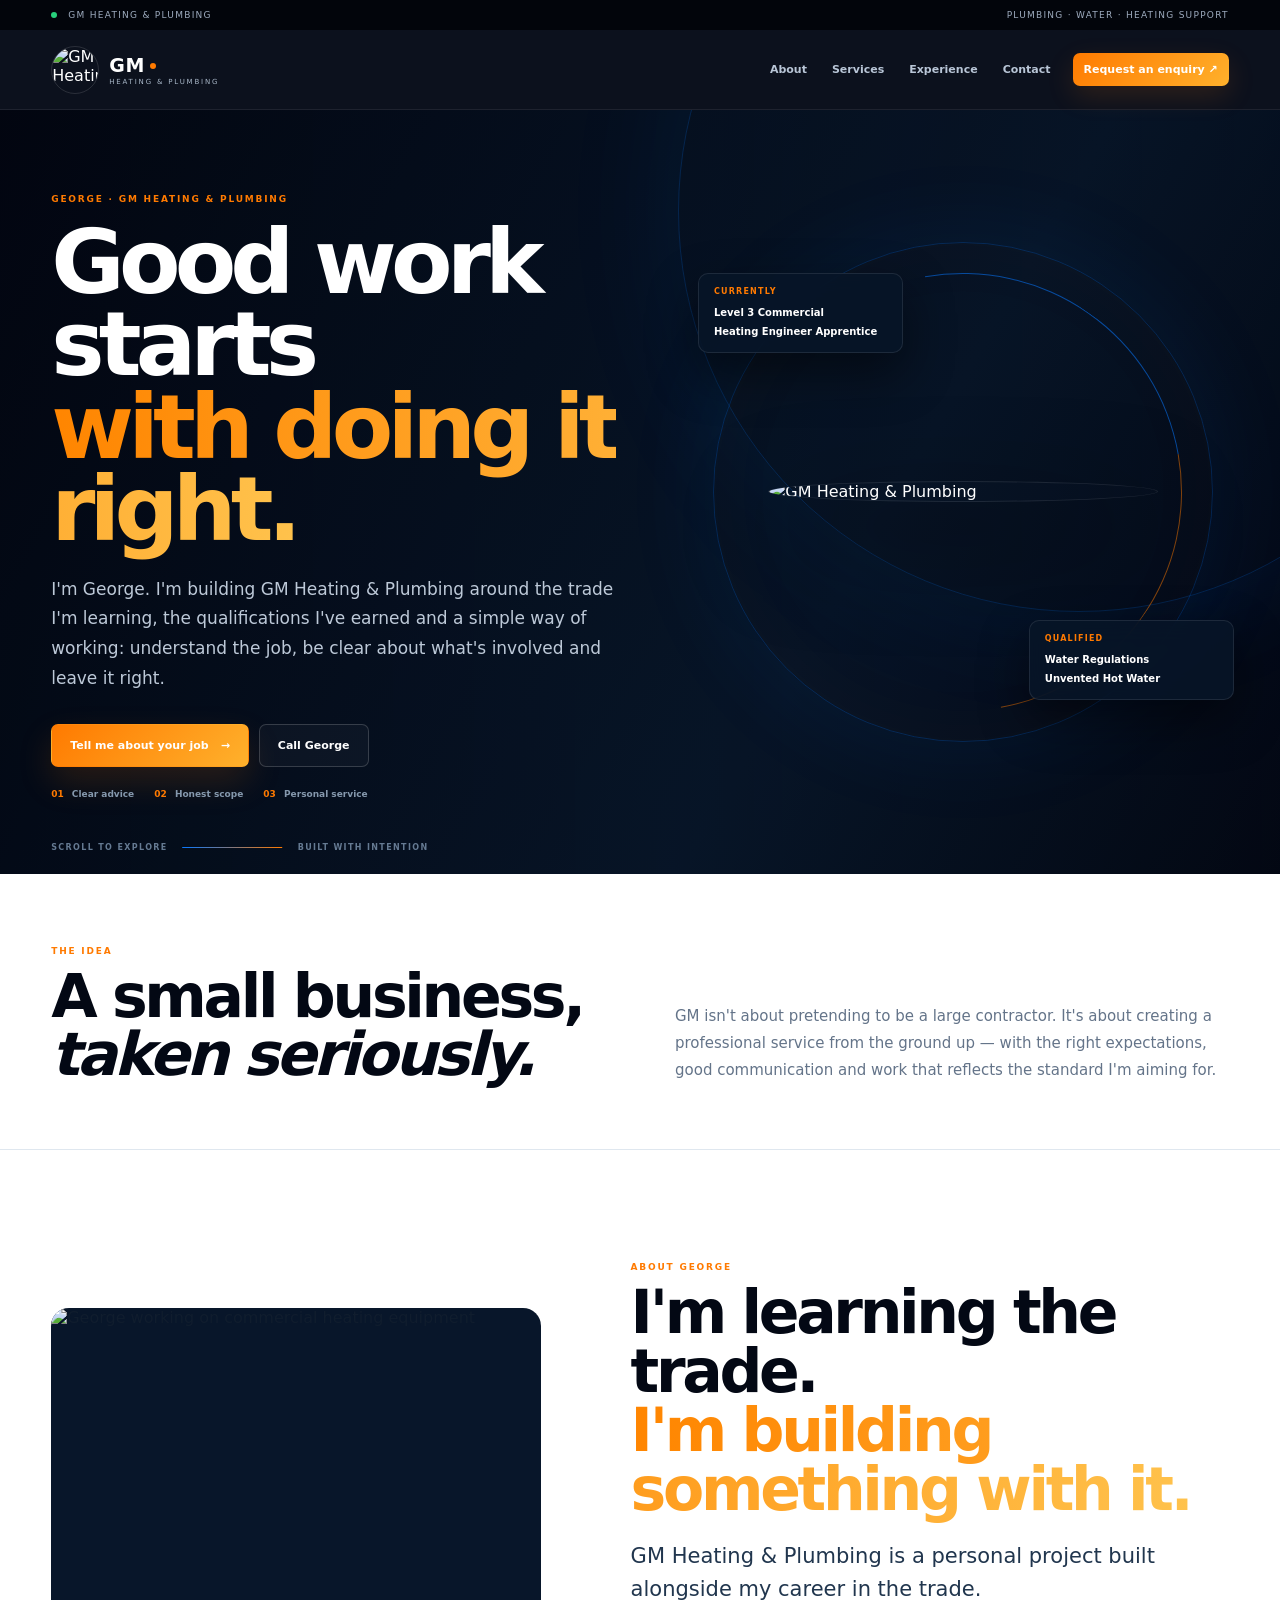
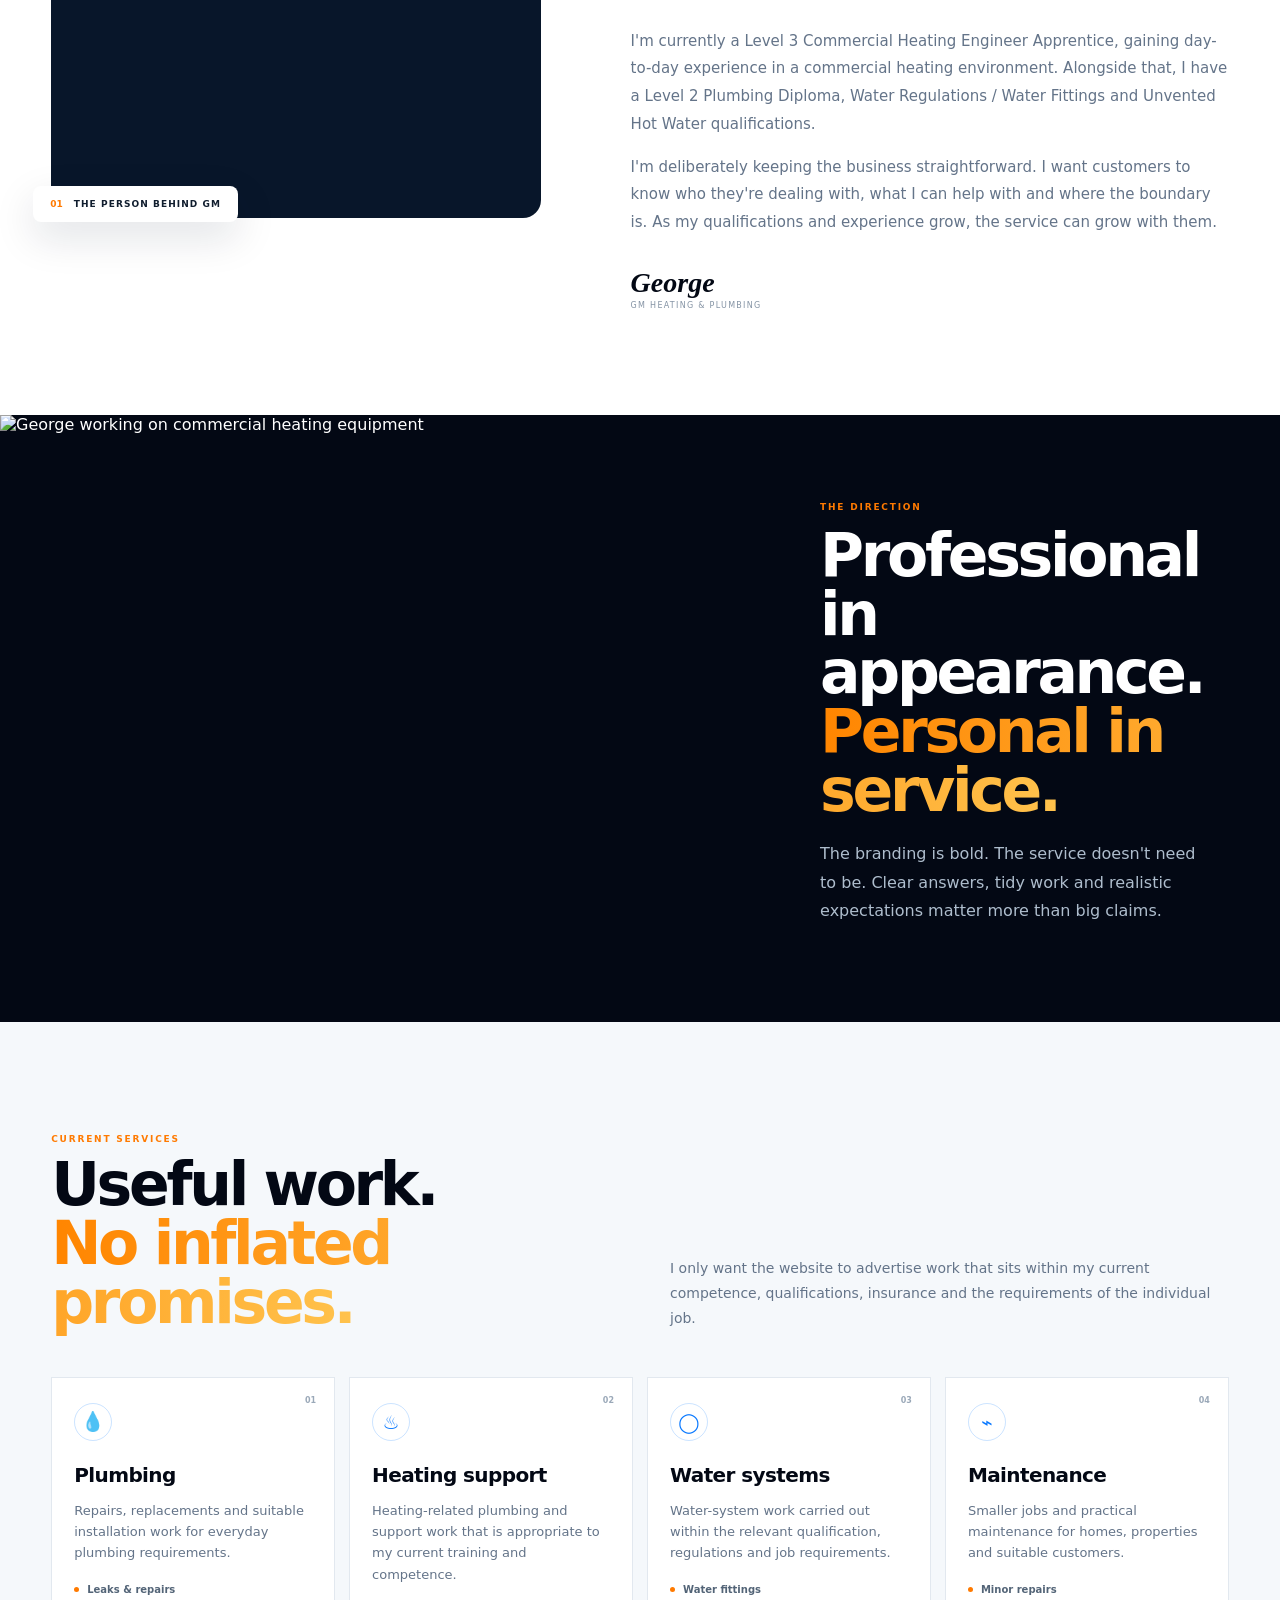
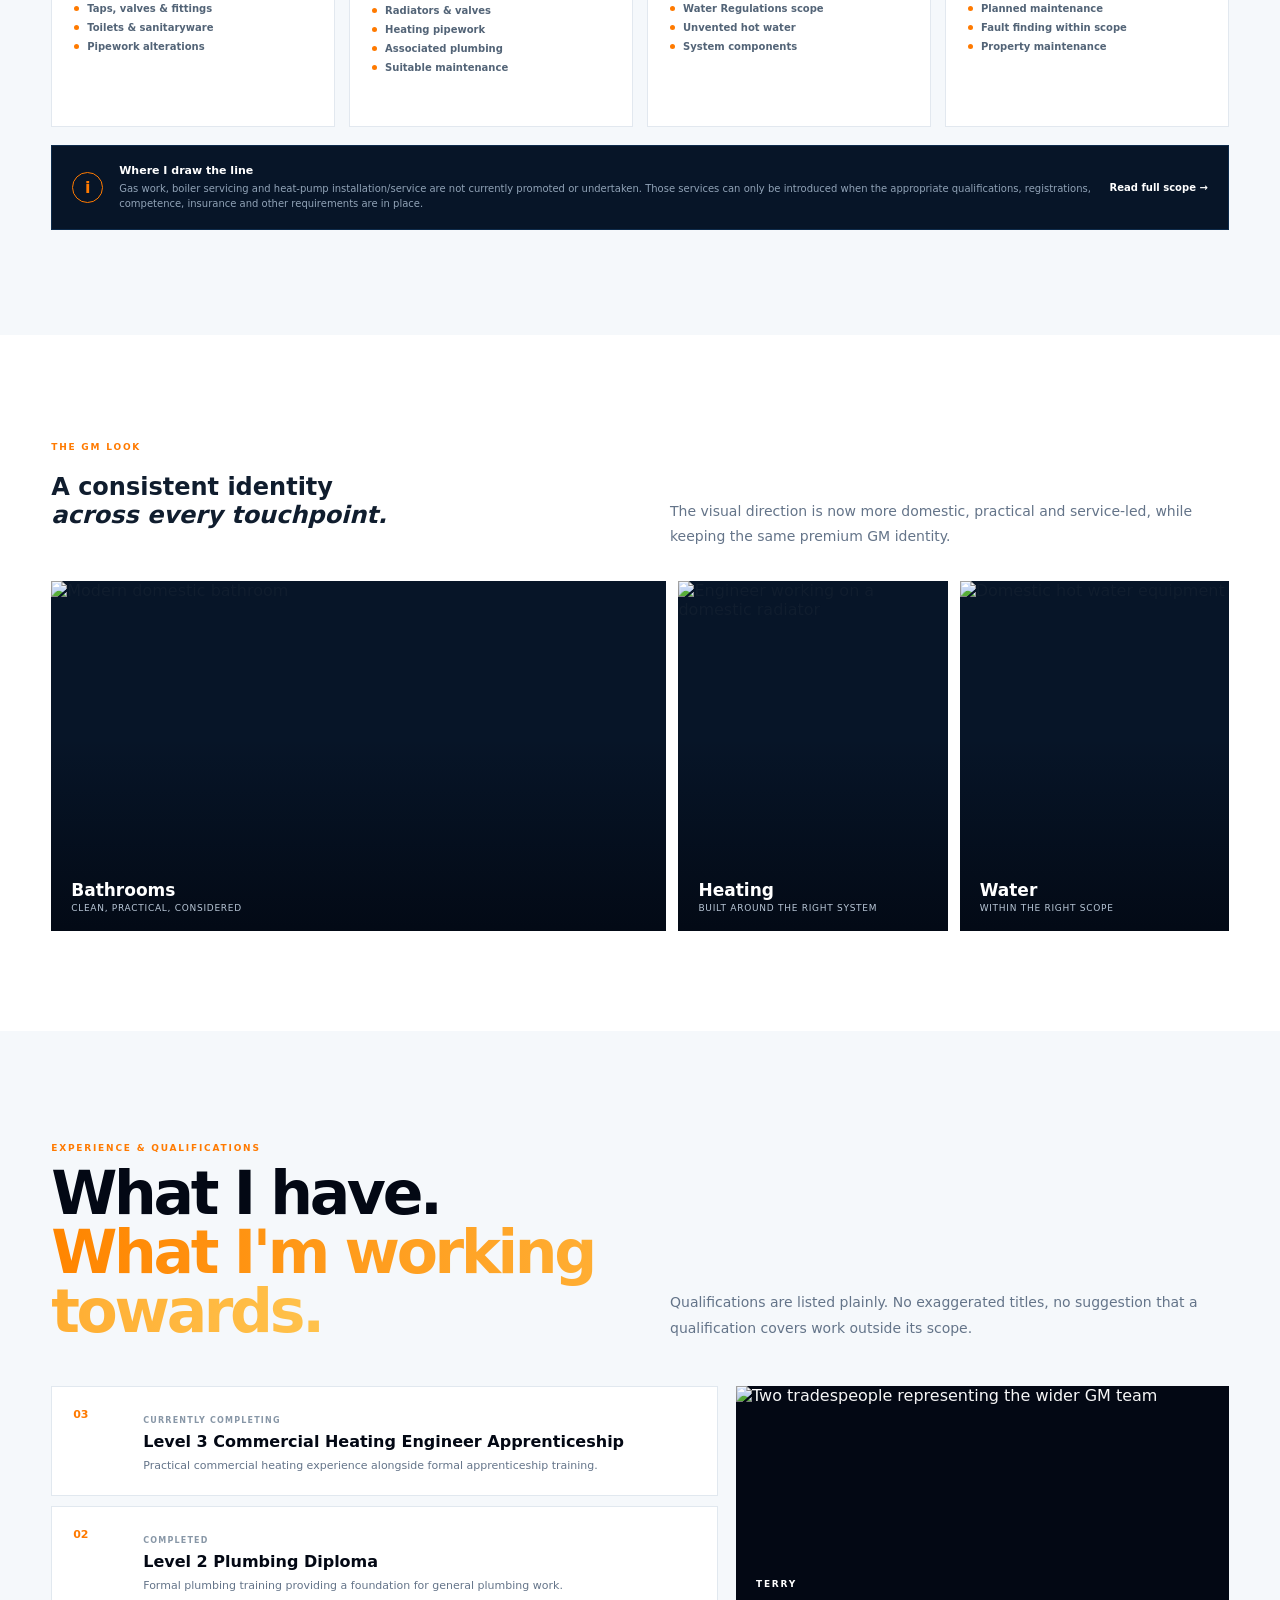
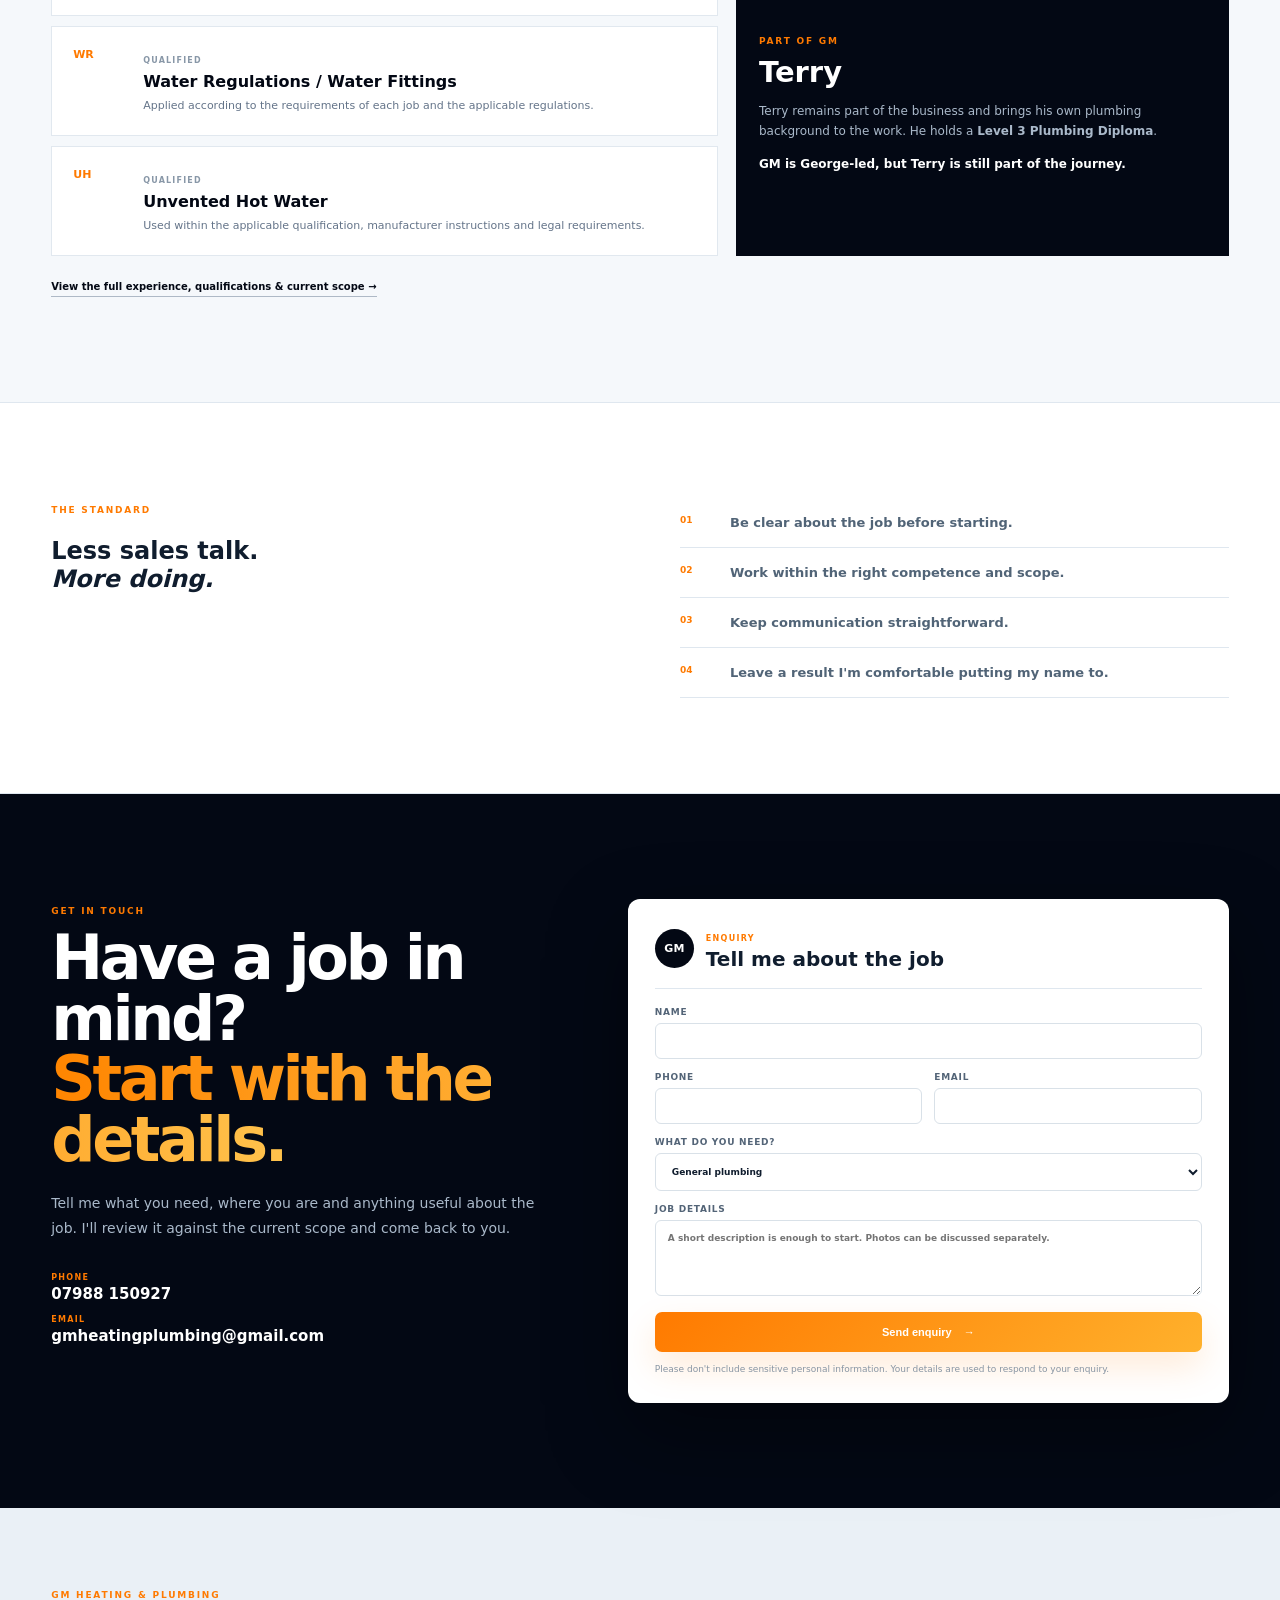
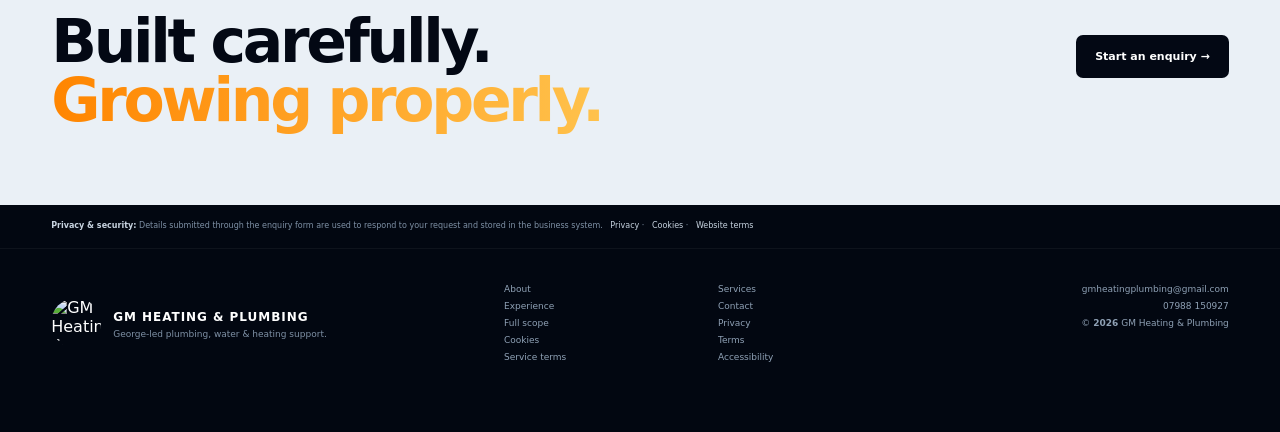
==== commit b16fdd30: "Add files via upload" ====
--- a/index.html
+++ b/index.html
@@ -9,7 +9,7 @@
 <meta name="application-name" content="GM Heating & Plumbing">
 <title>GM Heating & Plumbing | George</title>
 <link rel="icon" href="favicon.svg" type="image/svg+xml">
-<link rel="stylesheet" href="styles.css?v=64">
+<link rel="stylesheet" href="styles.css?v=60">
 </head>
 <body>
 <a class="skip" href="#main">Skip to content</a>
@@ -26,7 +26,7 @@
       <a href="#services">Services</a>
       <a href="#experience">Experience</a>
       <a href="#contact" class="js-contact-link">Contact</a>
-      <a href="#contact" class="nav-cta js-contact-link">Request an enquiry <b>↗</b></a>
+      <a class="nav-cta" href="#contact" class="nav-cta js-contact-link">Request an enquiry <b>↗</b></a>
     </nav>
   </div>
 </header>
@@ -94,7 +94,7 @@
 <section class="final"><div class="wrap final-inner"><div><span class="label">GM HEATING &amp; PLUMBING</span><h2>Built carefully.<br><em>Growing properly.</em></h2></div><a class="button button-dark" href="#contact">Start an enquiry →</a></div></section>
 <section class="legal-strip"><div class="wrap"><strong>Privacy &amp; security:</strong> Details submitted through the enquiry form are used to respond to your request and stored in the business system. <a href="privacy.html">Privacy</a> · <a href="cookies.html">Cookies</a> · <a href="terms.html">Website terms</a></div></section>
 </main>
-<footer><div class="wrap footer-grid"><div class="footer-brand"><img src="assets/brand/gm-logo-reference.jpg" alt="GM Heating & Plumbing logo"><div><strong>GM HEATING &amp; PLUMBING</strong><span>George-led plumbing, water &amp; heating support.</span></div></div><div class="footer-links"><a href="#about">About</a><a href="#services">Services</a><a href="#experience">Experience</a><a href="#contact" class="js-contact-link">Contact</a><a href="scope.html">Full scope</a><a href="reviews.html">Google Reviews</a><a href="privacy.html">Privacy</a><a href="cookies.html">Cookies</a><a href="terms.html">Terms</a><a href="service-terms.html">Service terms</a><a href="accessibility.html">Accessibility</a></div><div class="footer-contact"><a href="mailto:gmheatingplumbing@gmail.com">gmheatingplumbing@gmail.com</a><a href="tel:07988150927">07988 150927</a><span>© <b id="year"></b> GM Heating &amp; Plumbing</span></div></div></footer>
+<footer><div class="wrap footer-grid"><div class="footer-brand"><img src="assets/brand/gm-logo-reference.jpg" alt="GM Heating & Plumbing logo"><div><strong>GM HEATING &amp; PLUMBING</strong><span>George-led plumbing, water &amp; heating support.</span></div></div><div class="footer-links"><a href="#about">About</a><a href="#services">Services</a><a href="#experience">Experience</a><a href="#contact" class="js-contact-link">Contact</a><a href="scope.html">Full scope</a><a href="privacy.html">Privacy</a><a href="cookies.html">Cookies</a><a href="terms.html">Terms</a><a href="service-terms.html">Service terms</a><a href="accessibility.html">Accessibility</a></div><div class="footer-contact"><a href="mailto:gmheatingplumbing@gmail.com">gmheatingplumbing@gmail.com</a><a href="tel:07988150927">07988 150927</a><span>© <b id="year"></b> GM Heating &amp; Plumbing</span></div></div></footer>
 <div class="mobile-cta"><a href="tel:07988150927">Call George</a><a href="#contact" class="js-contact-link">Enquire</a></div>
-<script src="script.js?v=64"></script>
+<script src="script.js?v=61"></script>
 </body></html>
